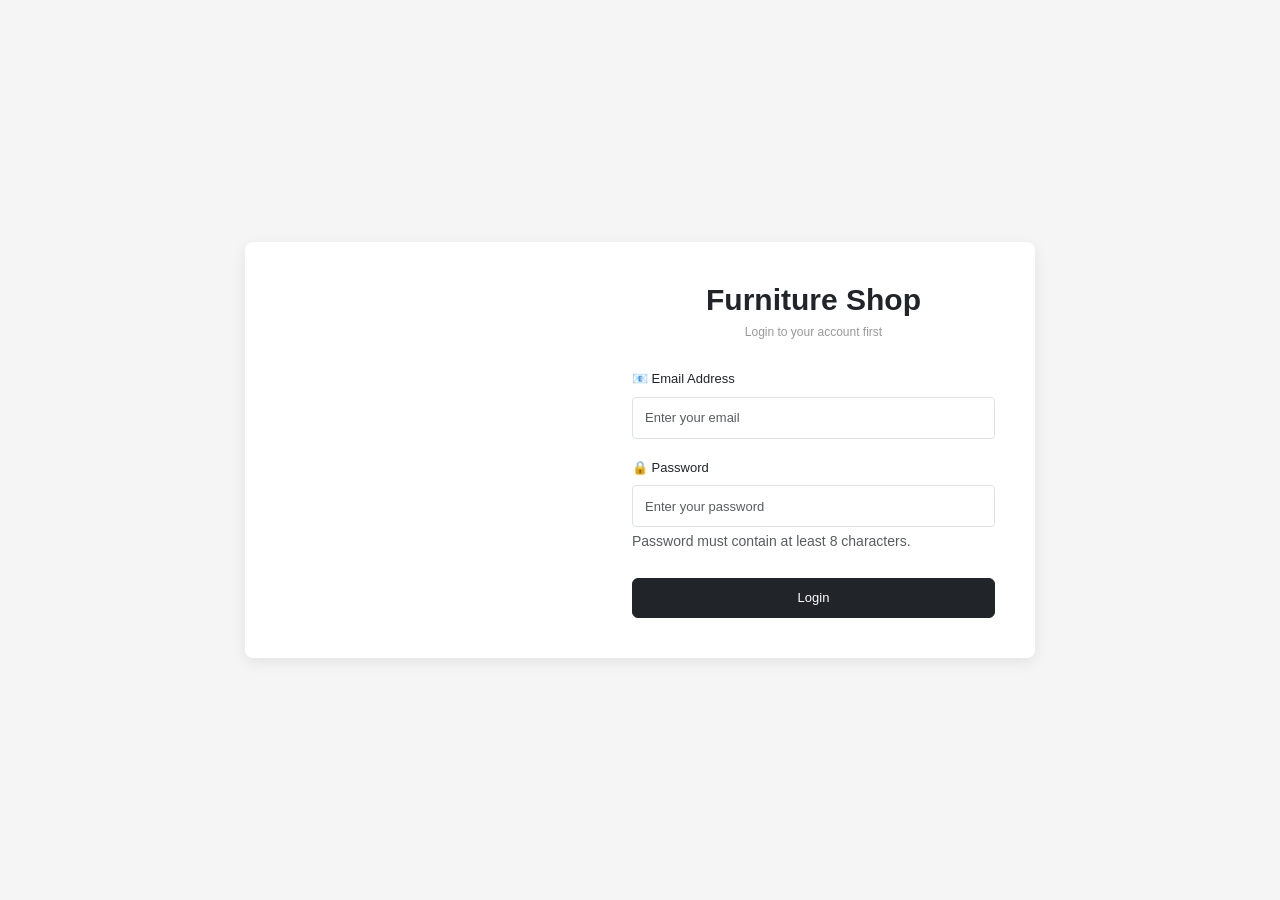
==== LatKuisWeb/login.html @ 568545f5 "add tugas ican sama latkuis" ====
<!DOCTYPE html>
<html lang="en">
<head>
    <meta charset="UTF-8">
    <meta name="viewport" content="width=device-width, initial-scale=1.0">

    <title>Furniture Shop - Login</title>

    <!-- Bootstrap CSS -->
    <link
        href="https://cdn.jsdelivr.net/npm/bootstrap@5.3.3/dist/css/bootstrap.min.css"
        rel="stylesheet"
    >

    <!-- CSS External -->
    <link rel="stylesheet" href="style.css">
</head>

<body class="login-page">

    <div class="login-container">

        <div class="login-card">

            <!-- Bagian Gambar -->
            <div class="login-image">

                <img
                    src="login_picture.png"
                    alt="Furniture Shop Illustration"
                    onerror="this.style.display='none';"
                >

            </div>


            <!-- Bagian Form Login -->
            <div class="login-form">

                <h1>Furniture Shop</h1>

                <p class="login-subtitle">
                    Login to your account first
                </p>


                <!-- Form Login -->
                <form
                    method="get"
                    action="home.html"
                >

                    <!-- Email -->
                    <div class="mb-3">

                        <label
                            for="email"
                            class="form-label"
                        >
                            📧 Email Address
                        </label>

                        <input
                            type="email"
                            class="form-control"
                            id="email"
                            name="email"
                            placeholder="Enter your email"
                            required
                        >

                    </div>


                    <!-- Password -->
                    <div class="mb-3">

                        <label
                            for="password"
                            class="form-label"
                        >
                            🔒 Password
                        </label>

                        <input
                            type="password"
                            class="form-control"
                            id="password"
                            name="password"
                            placeholder="Enter your password"
                            minlength="8"
                            required
                        >

                        <div class="form-text">
                            Password must contain at least 8 characters.
                        </div>

                    </div>


                    <!-- Login Button -->
                    <button
                        type="submit"
                        class="btn btn-dark login-button"
                    >
                        Login
                    </button>

                </form>

            </div>

        </div>

    </div>


    <!-- Bootstrap JS -->
    <script
        src="https://cdn.jsdelivr.net/npm/bootstrap@5.3.3/dist/js/bootstrap.bundle.min.js">
    </script>

</body>
</html>
---- LatKuisWeb/style.css ----
/* =========================================
   GENERAL
========================================= */

* {
    box-sizing: border-box;
}

body {
    margin: 0;
    font-family: Arial, Helvetica, sans-serif;
    transition: background-color 0.3s ease,
                color 0.3s ease;
}


/* =========================================
   LOGIN PAGE
========================================= */

.login-page {
    min-height: 100vh;

    display: flex;
    align-items: center;
    justify-content: center;

    background-color: #f5f5f5;
}


.login-container {
    width: 100%;
    max-width: 850px;

    padding: 30px;
}


.login-card {
    background-color: white;

    border-radius: 8px;

    padding: 40px;

    display: flex;
    align-items: center;

    gap: 50px;

    box-shadow: 0 4px 15px rgba(0, 0, 0, 0.08);
}


/* =========================================
   LOGIN IMAGE
========================================= */

.login-image {
    width: 45%;

    display: flex;
    justify-content: center;
    align-items: center;
}


.login-image img {
    width: 100%;
    max-width: 280px;

    height: auto;

    object-fit: contain;
}


/* =========================================
   LOGIN FORM
========================================= */

.login-form {
    width: 55%;
}


.login-form h1 {
    text-align: center;

    font-size: 30px;

    font-weight: 600;

    margin-bottom: 5px;
}


.login-subtitle {
    text-align: center;

    color: #999;

    font-size: 12px;

    margin-bottom: 25px;
}


.login-form .form-label {
    font-size: 13px;

    font-weight: 500;
}


.login-form .form-control {
    border-radius: 4px;

    height: 42px;

    font-size: 13px;
}


.login-button {
    width: 100%;

    height: 40px;

    font-size: 13px;

    margin-top: 10px;
}


/* =========================================
   HOME PAGE
========================================= */

#homeBody {
    min-height: 100vh;

    background-color: white;

    color: #212529;
}


/* =========================================
   NAVBAR
========================================= */

#mainNavbar {
    min-height: 55px;

    transition:
        background-color 0.3s ease,
        color 0.3s ease;
}


#mainNavbar .navbar-brand {
    font-size: 13px;

    color: #212529;
}


/* =========================================
   DASHBOARD
========================================= */

.dashboard {
    max-width: 850px;

    margin: 55px auto;

    text-align: center;
}


.dashboard h1 {
    font-size: 28px;

    font-weight: 600;

    margin-bottom: 8px;
}


.description {
    font-size: 11px;

    color: #777;

    margin-bottom: 30px;
}


/* =========================================
   TABLE
========================================= */

#salesTable {
    width: 100%;

    font-size: 11px;

    vertical-align: middle;

    transition:
        background-color 0.3s ease,
        color 0.3s ease;
}


#salesTable th {
    font-weight: 600;

    text-align: center;
}


#salesTable td {
    text-align: center;
}


#salesTable td:nth-child(2) {
    text-align: left;
}


/* =========================================
   DARK MODE
========================================= */

body.dark-mode {
    background-color: #000 !important;

    color: #fff !important;
}


/* Navbar */

body.dark-mode #mainNavbar {
    background-color: #212529 !important;

    border-color: #343a40 !important;
}


body.dark-mode #mainNavbar .navbar-brand {
    color: white !important;
}


/* Theme button */

body.dark-mode #themeButton {
    background-color: #212529;

    color: white;

    border-color: #555;
}


/* Logout */

body.dark-mode #logoutButton {
    background-color: #212529;

    color: white;

    border-color: #777;
}


/* Table */

body.dark-mode #salesTable {
    --bs-table-bg: #212529;

    --bs-table-color: white;

    --bs-table-border-color: #3a3f44;

    --bs-table-hover-bg: #2c3035;

    --bs-table-hover-color: white;

    background-color: #212529 !important;

    color: white !important;
}


body.dark-mode #salesTable thead {
    background-color: #212529;

    color: white;
}


body.dark-mode #salesTable tbody {
    background-color: #212529;

    color: white;
}


body.dark-mode #salesTable tbody tr {
    background-color: #212529;

    color: white;
}


body.dark-mode #salesTable tbody tr:hover {
    background-color: #343a40;

    color: white;
}


/* Description */

body.dark-mode .description {
    color: #bbb;
}


/* =========================================
   RESPONSIVE
========================================= */

@media (max-width: 768px) {

    .login-card {
        flex-direction: column;

        padding: 30px;

        gap: 20px;
    }


    .login-image {
        width: 100%;
    }


    .login-form {
        width: 100%;
    }


    .dashboard {
        margin: 35px auto;
    }


    .dashboard h1 {
        font-size: 24px;
    }


    #salesTable {
        font-size: 10px;
    }

}
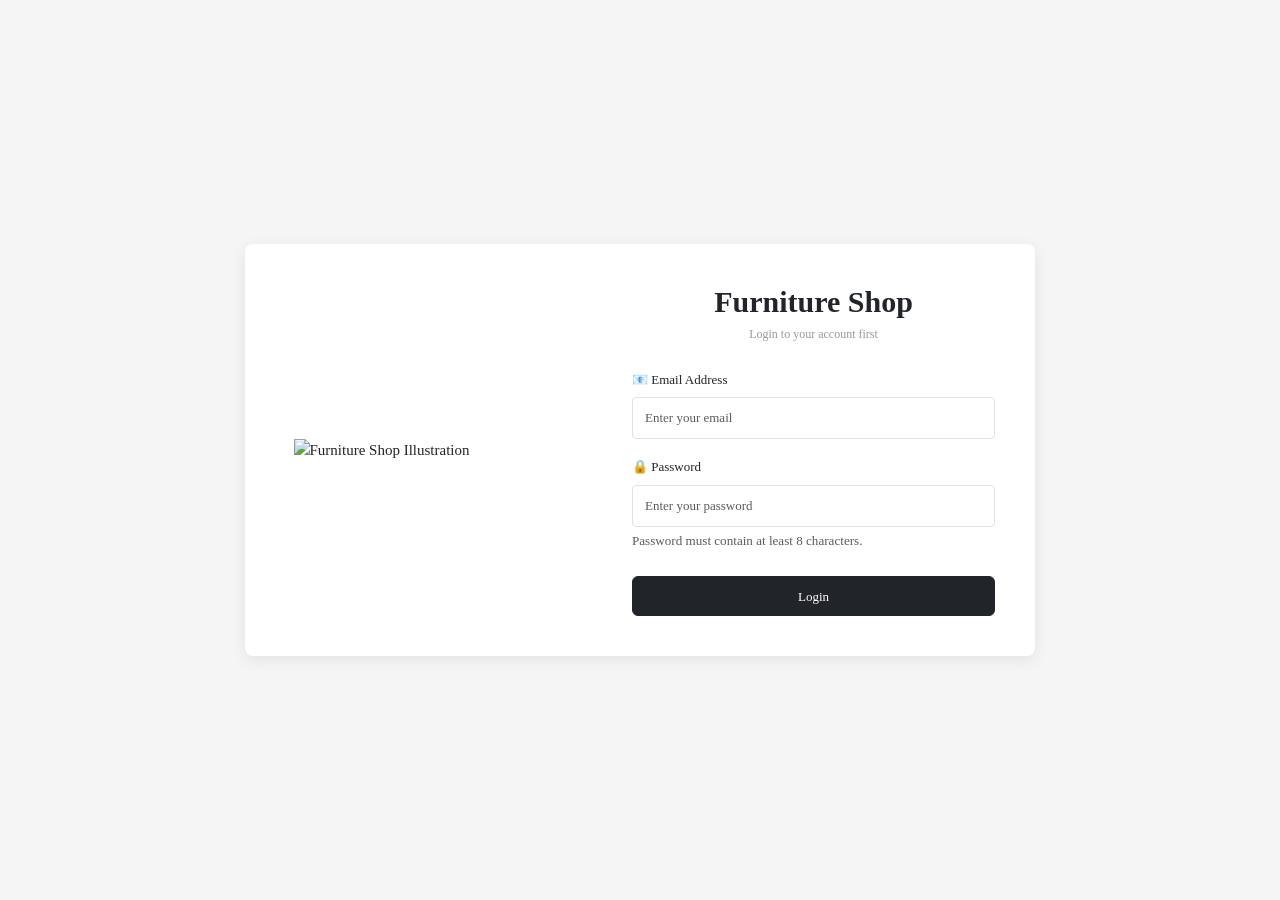
==== commit c8780fb7: "edit edit dikit ajah" ====
--- a/LatKuisWeb/login.html
+++ b/LatKuisWeb/login.html
@@ -5,32 +5,18 @@
     <meta name="viewport" content="width=device-width, initial-scale=1.0">
 
     <title>Furniture Shop - Login</title>
-
     <!-- Bootstrap CSS -->
-    <link
-        href="https://cdn.jsdelivr.net/npm/bootstrap@5.3.3/dist/css/bootstrap.min.css"
-        rel="stylesheet"
-    >
-
-    <!-- CSS External -->
+    <link href="https://cdn.jsdelivr.net/npm/bootstrap@5.3.3/dist/css/bootstrap.min.css" rel="stylesheet">
     <link rel="stylesheet" href="style.css">
 </head>
 
 <body class="login-page">
-
     <div class="login-container">
 
         <div class="login-card">
-
             <!-- Bagian Gambar -->
             <div class="login-image">
-
-                <img
-                    src="login_picture.png"
-                    alt="Furniture Shop Illustration"
-                    onerror="this.style.display='none';"
-                >
-
+                <img src="https://www.freeiconspng.com/thumbs/login-icon/user-login-icon-29.png" alt="Furniture Shop Illustration">
             </div>
 
 
@@ -38,81 +24,40 @@
             <div class="login-form">
 
                 <h1>Furniture Shop</h1>
-
-                <p class="login-subtitle">
-                    Login to your account first
-                </p>
+                <p class="login-subtitle">Login to your account first</p>
 
 
                 <!-- Form Login -->
-                <form
-                    method="get"
-                    action="home.html"
-                >
+                <form method="get" action="home.html">
 
-                    <!-- Email -->
                     <div class="mb-3">
-
-                        <label
-                            for="email"
-                            class="form-label"
-                        >
+                        <label for="email" class="form-label">
                             📧 Email Address
                         </label>
 
-                        <input
-                            type="email"
-                            class="form-control"
-                            id="email"
-                            name="email"
-                            placeholder="Enter your email"
-                            required
-                        >
-
+                        <input type="email" class="form-control" id="email" name="email" placeholder="Enter your email" required>
                     </div>
 
 
-                    <!-- Password -->
                     <div class="mb-3">
-
-                        <label
-                            for="password"
-                            class="form-label"
-                        >
+                        <label for="password" class="form-label">
                             🔒 Password
                         </label>
 
-                        <input
-                            type="password"
-                            class="form-control"
-                            id="password"
-                            name="password"
-                            placeholder="Enter your password"
-                            minlength="8"
-                            required
-                        >
+                        <input type="password" class="form-control" id="password" name="password" placeholder="Enter your password" minlength="8" required>
 
                         <div class="form-text">
                             Password must contain at least 8 characters.
                         </div>
-
                     </div>
 
 
-                    <!-- Login Button -->
-                    <button
-                        type="submit"
-                        class="btn btn-dark login-button"
-                    >
+                    <button type="submit" class="btn btn-dark login-button">
                         Login
                     </button>
-
                 </form>
-
             </div>
-
         </div>
-
     </div>
 
 
--- a/LatKuisWeb/style.css
+++ b/LatKuisWeb/style.css
@@ -1,7 +1,3 @@
-/* =========================================
-   GENERAL
-========================================= */
-
 * {
     box-sizing: border-box;
 }
@@ -9,134 +5,85 @@
 body {
     margin: 0;
     font-family: Arial, Helvetica, sans-serif;
-    transition: background-color 0.3s ease,
-                color 0.3s ease;
-}
-
-
-/* =========================================
-   LOGIN PAGE
-========================================= */
+    transition: background-color 0.3s ease, color 0.3s ease;
+}
 
 .login-page {
     min-height: 100vh;
-
     display: flex;
     align-items: center;
     justify-content: center;
-
     background-color: #f5f5f5;
-}
-
+    font-family:'Times New Roman', Times, serif;
+    font-size: 15px;
+}
 
 .login-container {
     width: 100%;
     max-width: 850px;
-
     padding: 30px;
 }
-
 
 .login-card {
     background-color: white;
-
     border-radius: 8px;
-
     padding: 40px;
-
     display: flex;
     align-items: center;
-
     gap: 50px;
-
     box-shadow: 0 4px 15px rgba(0, 0, 0, 0.08);
 }
-
-
-/* =========================================
-   LOGIN IMAGE
-========================================= */
 
 .login-image {
     width: 45%;
-
     display: flex;
     justify-content: center;
     align-items: center;
 }
 
-
 .login-image img {
     width: 100%;
     max-width: 280px;
-
     height: auto;
-
     object-fit: contain;
 }
-
-
-/* =========================================
-   LOGIN FORM
-========================================= */
 
 .login-form {
     width: 55%;
 }
 
-
 .login-form h1 {
     text-align: center;
-
     font-size: 30px;
-
     font-weight: 600;
-
     margin-bottom: 5px;
 }
 
 
 .login-subtitle {
     text-align: center;
-
     color: #999;
-
     font-size: 12px;
-
     margin-bottom: 25px;
 }
 
-
 .login-form .form-label {
     font-size: 13px;
-
     font-weight: 500;
 }
-
 
 .login-form .form-control {
     border-radius: 4px;
-
     height: 42px;
-
-    font-size: 13px;
-}
-
+    font-size: 13px;
+}
 
 .login-button {
     width: 100%;
-
     height: 40px;
-
-    font-size: 13px;
-
+    font-size: 13px;
     margin-top: 10px;
 }
-
-
-/* =========================================
-   HOME PAGE
-========================================= */
 
 #homeBody {
     min-height: 100vh;
@@ -146,78 +93,44 @@
     color: #212529;
 }
 
-
-/* =========================================
-   NAVBAR
-========================================= */
-
 #mainNavbar {
     min-height: 55px;
-
-    transition:
-        background-color 0.3s ease,
-        color 0.3s ease;
+    transition: background-color 0.3s ease, color 0.3s ease;
 }
 
 
 #mainNavbar .navbar-brand {
     font-size: 13px;
-
     color: #212529;
 }
-
-
-/* =========================================
-   DASHBOARD
-========================================= */
 
 .dashboard {
     max-width: 850px;
-
     margin: 55px auto;
-
-    text-align: center;
-}
-
+    text-align: center;
+}
 
 .dashboard h1 {
     font-size: 28px;
-
     font-weight: 600;
-
     margin-bottom: 8px;
 }
-
 
 .description {
     font-size: 11px;
-
     color: #777;
-
     margin-bottom: 30px;
 }
 
-
-/* =========================================
-   TABLE
-========================================= */
-
 #salesTable {
     width: 100%;
-
     font-size: 11px;
-
     vertical-align: middle;
-
-    transition:
-        background-color 0.3s ease,
-        color 0.3s ease;
-}
-
+    transition: background-color 0.3s ease, color 0.3s ease;
+}
 
 #salesTable th {
     font-weight: 600;
-
     text-align: center;
 }
 
@@ -231,145 +144,67 @@
     text-align: left;
 }
 
-
-/* =========================================
-   DARK MODE
-========================================= */
-
 body.dark-mode {
     background-color: #000 !important;
 
     color: #fff !important;
 }
 
-
 /* Navbar */
-
 body.dark-mode #mainNavbar {
     background-color: #212529 !important;
-
     border-color: #343a40 !important;
 }
-
 
 body.dark-mode #mainNavbar .navbar-brand {
     color: white !important;
 }
 
-
-/* Theme button */
-
 body.dark-mode #themeButton {
     background-color: #212529;
-
-    color: white;
-
+    color: white;
     border-color: #555;
 }
 
-
 /* Logout */
-
 body.dark-mode #logoutButton {
     background-color: #212529;
-
-    color: white;
-
+    color: white;
     border-color: #777;
 }
 
-
 /* Table */
-
 body.dark-mode #salesTable {
     --bs-table-bg: #212529;
-
     --bs-table-color: white;
-
     --bs-table-border-color: #3a3f44;
-
     --bs-table-hover-bg: #2c3035;
-
     --bs-table-hover-color: white;
-
     background-color: #212529 !important;
-
     color: white !important;
 }
 
-
 body.dark-mode #salesTable thead {
     background-color: #212529;
-
-    color: white;
-}
-
+    color: white;
+}
 
 body.dark-mode #salesTable tbody {
     background-color: #212529;
-
-    color: white;
-}
-
+    color: white;
+}
 
 body.dark-mode #salesTable tbody tr {
     background-color: #212529;
-
-    color: white;
-}
-
+    color: white;
+}
 
 body.dark-mode #salesTable tbody tr:hover {
     background-color: #343a40;
-
-    color: white;
-}
-
+    color: white;
+}
 
 /* Description */
-
 body.dark-mode .description {
     color: #bbb;
-}
-
-
-/* =========================================
-   RESPONSIVE
-========================================= */
-
-@media (max-width: 768px) {
-
-    .login-card {
-        flex-direction: column;
-
-        padding: 30px;
-
-        gap: 20px;
-    }
-
-
-    .login-image {
-        width: 100%;
-    }
-
-
-    .login-form {
-        width: 100%;
-    }
-
-
-    .dashboard {
-        margin: 35px auto;
-    }
-
-
-    .dashboard h1 {
-        font-size: 24px;
-    }
-
-
-    #salesTable {
-        font-size: 10px;
-    }
-
 }
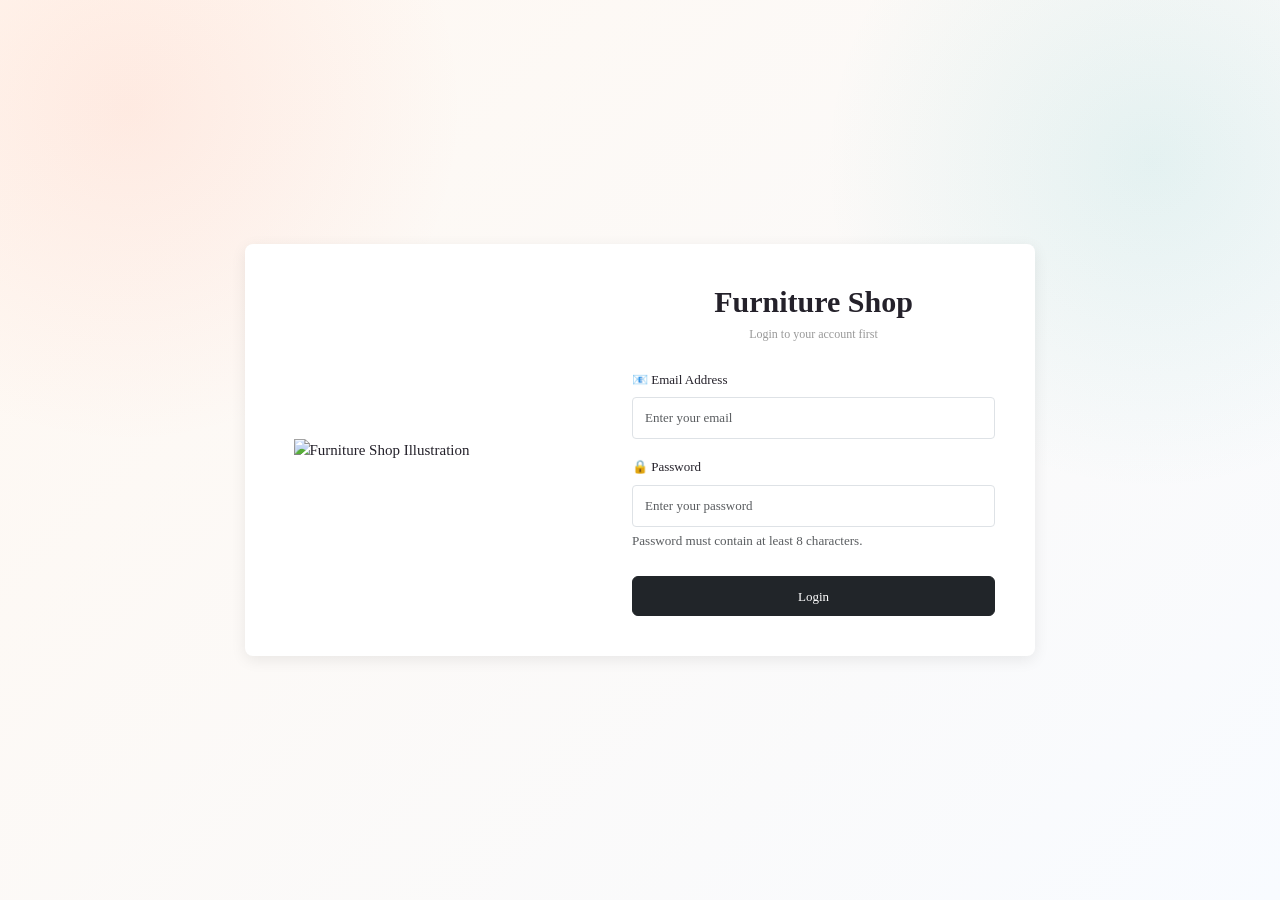
==== commit a4736edb: "edit bagian java" ====
--- a/LatKuisWeb/login.html
+++ b/LatKuisWeb/login.html
@@ -3,8 +3,8 @@
 <head>
     <meta charset="UTF-8">
     <meta name="viewport" content="width=device-width, initial-scale=1.0">
-
     <title>Furniture Shop - Login</title>
+    
     <!-- Bootstrap CSS -->
     <link href="https://cdn.jsdelivr.net/npm/bootstrap@5.3.3/dist/css/bootstrap.min.css" rel="stylesheet">
     <link rel="stylesheet" href="style.css">
@@ -19,13 +19,11 @@
                 <img src="https://www.freeiconspng.com/thumbs/login-icon/user-login-icon-29.png" alt="Furniture Shop Illustration">
             </div>
 
-
             <!-- Bagian Form Login -->
             <div class="login-form">
 
                 <h1>Furniture Shop</h1>
                 <p class="login-subtitle">Login to your account first</p>
-
 
                 <!-- Form Login -->
                 <form method="get" action="home.html">
@@ -37,7 +35,6 @@
 
                         <input type="email" class="form-control" id="email" name="email" placeholder="Enter your email" required>
                     </div>
-
 
                     <div class="mb-3">
                         <label for="password" class="form-label">
@@ -51,7 +48,6 @@
                         </div>
                     </div>
 
-
                     <button type="submit" class="btn btn-dark login-button">
                         Login
                     </button>
@@ -59,12 +55,8 @@
             </div>
         </div>
     </div>
-
-
-    <!-- Bootstrap JS -->
-    <script
-        src="https://cdn.jsdelivr.net/npm/bootstrap@5.3.3/dist/js/bootstrap.bundle.min.js">
-    </script>
-
+    <script src="https://cdn.jsdelivr.net/npm/animejs@3.2.2/lib/anime.min.js"></script>
+    <script src="script.js"></script>
+    <script src="https://cdn.jsdelivr.net/npm/bootstrap@5.3.3/dist/js/bootstrap.bundle.min.js"> </script>
 </body>
 </html>
--- a/LatKuisWeb/style.css
+++ b/LatKuisWeb/style.css
@@ -1,11 +1,37 @@
 * {
     box-sizing: border-box;
+}
+
+:root {
+    --page-bg: #fff8f1;
+    --page-bg-2: #f8fbff;
+    --surface: rgba(255, 255, 255, 0.94);
+    --surface-soft: #fff3e6;
+    --text: #24212a;
+    --muted: #766f80;
+    --border: #eadfd4;
+    --accent: #ff6b4a;
+    --accent-dark: #db4d30;
+    --accent-2: #1ba6a6;
+    --accent-3: #f2b84b;
+    --shadow: 0 20px 55px rgba(111, 77, 46, 0.12);
+     --row-hover: transparent;
+}
+
+*::selection {
+    background: #ffd9cb;
+    color: #51251c;
 }
 
 body {
     margin: 0;
     font-family: Arial, Helvetica, sans-serif;
-    transition: background-color 0.3s ease, color 0.3s ease;
+    background:
+        radial-gradient(circle at 10% 12%, rgba(255, 107, 74, 0.10), transparent 24%),
+        radial-gradient(circle at 90% 18%, rgba(27, 166, 166, 0.10), transparent 24%),
+        linear-gradient(135deg, var(--page-bg), var(--page-bg-2));
+    color: var(--text);
+    transition: background-color 0.35s ease, color 0.35s ease;
 }
 
 .login-page {
@@ -14,7 +40,7 @@
     align-items: center;
     justify-content: center;
     background-color: #f5f5f5;
-    font-family:'Times New Roman', Times, serif;
+    font-family: 'Times New Roman', Times, serif;
     font-size: 15px;
 }
 
@@ -59,7 +85,6 @@
     margin-bottom: 5px;
 }
 
-
 .login-subtitle {
     text-align: center;
     color: #999;
@@ -85,126 +110,402 @@
     margin-top: 10px;
 }
 
+/* DASHBOARD */
 #homeBody {
     min-height: 100vh;
-
-    background-color: white;
-
-    color: #212529;
 }
 
 #mainNavbar {
-    min-height: 55px;
-    transition: background-color 0.3s ease, color 0.3s ease;
-}
-
+    position: relative;
+    min-height: 68px;
+    background: rgba(255, 255, 255, 0.78);
+    border-color: rgba(234, 223, 212, 0.9) !important;
+    backdrop-filter: blur(12px);
+    box-shadow: 0 5px 22px rgba(91, 59, 38, 0.07);
+    transition: background-color 0.35s ease, border-color 0.35s ease, box-shadow 0.35s ease;
+}
+
+#mainNavbar::after {
+    content: "";
+    position: absolute;
+    left: 0;
+    right: 0;
+    bottom: -1px;
+    height: 3px;
+    background: linear-gradient(90deg, var(--accent), var(--accent-3), var(--accent-2));
+}
+
+.navbar-inner {
+    padding: 0.72rem 1.25rem;
+}
 
 #mainNavbar .navbar-brand {
-    font-size: 13px;
-    color: #212529;
+    color: var(--text);
+    font-size: 0.98rem;
+    letter-spacing: -0.015em;
+    transition: color 0.2s ease, transform 0.2s ease;
+}
+
+#mainNavbar .navbar-brand::before {
+    content: "";
+    display: inline-block;
+    width: 9px;
+    height: 9px;
+    margin-right: 9px;
+    border-radius: 50%;
+    vertical-align: 1px;
+    background: linear-gradient(135deg, var(--accent), var(--accent-3));
+    box-shadow: 0 0 0 4px rgba(255, 107, 74, 0.10);
+}
+
+#mainNavbar .navbar-brand:hover {
+    color: var(--accent-dark);
+    transform: translateY(-1px);
+}
+
+#themeButton, #logoutButton {
+    min-height: 37px;
+    padding: 0.45rem 0.85rem;
+    border-radius: 999px;
+    font-size: 0.73rem;
+    font-weight: 700;
+    transition: transform 0.2s ease, box-shadow 0.2s ease, background-color 0.25s ease, color 0.25s ease, border-color 0.25s ease;
+}
+
+#themeButton {
+    background: rgba(255, 255, 255, 0.75);
+    color: #645d68;
+    border: 1px solid #dfd5cb;
+}
+
+#themeButton:hover {
+    background: #ffffff;
+    color: var(--accent-dark);
+    border-color: #ffb09b;
+    box-shadow: 0 8px 18px rgba(255, 107, 74, 0.13);
+    transform: translateY(-1px);
+}
+
+#logoutButton {
+    background: linear-gradient(135deg, #ff6b4a, #f25539);
+    color: #ffffff;
+    border: 1px solid #ff6b4a;
+    box-shadow: 0 7px 18px rgba(255, 107, 74, 0.20);
+}
+
+#logoutButton:hover {
+    background: linear-gradient(135deg, #f85c3d, #dc472d);
+    border-color: #f85c3d;
+    box-shadow: 0 10px 22px rgba(255, 107, 74, 0.27);
+    transform: translateY(-1px);
+}
+
+#themeButton:focus-visible,
+#logoutButton:focus-visible {
+    outline: 3px solid rgba(27, 166, 166, 0.25);
+    outline-offset: 3px;
+}
+
+.dashboard-container {
+    max-width: 1120px;
 }
 
 .dashboard {
-    max-width: 850px;
-    margin: 55px auto;
+    position: relative;
+    max-width: 1020px;
+    margin: 0 auto;
+    padding: 74px 0 86px;
     text-align: center;
 }
 
+.dashboard-heading {
+    position: relative;
+    z-index: 2;
+    margin-bottom: 34px;
+}
+
+.eyebrow {
+    display: inline-block;
+    margin-bottom: 11px;
+    padding: 7px 12px;
+    border: 1px solid #ffd1c3;
+    border-radius: 999px;
+    background: rgba(255, 255, 255, 0.68);
+    color: var(--accent-dark);
+    font-size: 0.65rem;
+    font-weight: 800;
+    letter-spacing: 0.14em;
+    box-shadow: 0 6px 18px rgba(255, 107, 74, 0.08);
+}
+
 .dashboard h1 {
-    font-size: 28px;
-    font-weight: 600;
-    margin-bottom: 8px;
+    margin: 0;
+    font-size: clamp(2.1rem, 5vw, 3rem);
+    line-height: 1.08;
+    font-weight: 800;
+    letter-spacing: -0.045em;
+    background: linear-gradient(90deg, #ff5f3f 0%, #e64eaa 42%, #1a9898 100%);
+    -webkit-background-clip: text;
+    background-clip: text;
+    color: transparent;
 }
 
 .description {
-    font-size: 11px;
-    color: #777;
-    margin-bottom: 30px;
+    max-width: 570px;
+    margin: 13px auto 0;
+    font-size: 0.91rem;
+    line-height: 1.65;
+    color: var(--muted);
+}
+
+.accent-orb {
+    position: absolute;
+    z-index: 0;
+    border-radius: 50%;
+    filter: blur(1px);
+    pointer-events: none;
+}
+
+.accent-orb-one {
+    top: 40px;
+    left: 5%;
+    width: 82px;
+    height: 82px;
+    background: rgba(255, 107, 74, 0.10);
+}
+
+.accent-orb-two {
+    top: 210px;
+    right: 3%;
+    width: 108px;
+    height: 108px;
+    background: rgba(27, 166, 166, 0.10);
+}
+
+.table-card {
+    position: relative;
+    z-index: 2;
+    overflow: hidden;
+    text-align: left;
+    background: var(--surface);
+    border: 1px solid rgba(234, 223, 212, 0.95);
+    border-radius: 20px;
+    box-shadow: var(--shadow);
+}
+
+.table-card::before {
+    content: "";
+    display: block;
+    height: 5px;
+    background: linear-gradient(90deg, var(--accent), #eb6ab2, var(--accent-2));
+}
+
+.table-card-header {
+    display: flex;
+    align-items: center;
+    justify-content: space-between;
+    gap: 16px;
+    padding: 22px 24px 19px;
+    border-bottom: 1px solid var(--border);
+}
+
+.report-label {
+    display: inline-block;
+    margin-bottom: 6px;
+    color: var(--accent-2);
+    font-size: 0.62rem;
+    font-weight: 800;
+    letter-spacing: 0.15em;
+}
+
+.table-title {
+    margin: 0;
+    font-size: 1rem;
+    font-weight: 800;
+    color: var(--text);
+}
+
+.table-caption {
+    margin: 5px 0 0;
+    font-size: 0.72rem;
+    color: var(--muted);
+}
+
+.report-dot {
+    flex: 0 0 auto;
+    width: 12px;
+    height: 12px;
+    border-radius: 50%;
+    background: var(--accent-3);
+    box-shadow: 0 0 0 6px rgba(242, 184, 75, 0.12);
 }
 
 #salesTable {
     width: 100%;
-    font-size: 11px;
+    margin: 0;
+    font-size: 0.78rem;
     vertical-align: middle;
-    transition: background-color 0.3s ease, color 0.3s ease;
-}
-
-#salesTable th {
-    font-weight: 600;
+    color: var(--text);
+    --bs-table-bg: transparent;
+    --bs-table-color: var(--text);
+    --bs-table-border-color: var(--border);
+    transition: color 0.3s ease, background-color 0.3s ease;
+}
+
+#salesTable thead th {
+    padding: 14px 18px;
+    background: linear-gradient(180deg, var(--surface-soft), #fff8f1);
+    color: #756b76;
+    border-bottom-width: 1px;
+    font-size: 0.66rem;
+    font-weight: 800;
+    letter-spacing: 0.05em;
+    text-transform: uppercase;
+    white-space: nowrap;
+}
+
+#salesTable tbody td {
+    padding: 17px 18px;
+    border-color: var(--border);
+}
+
+#salesTable tbody tr {
+    transition: transform 0.22s ease;
+}
+
+#salesTable tbody tr:hover {
+    background: transparent;
+    transform: translateX(2px);
+}
+
+#salesTable th:first-child,
+#salesTable td:first-child {
+    width: 58px;
     text-align: center;
 }
 
-
-#salesTable td {
+#salesTable td:first-child {
+    color: var(--accent-dark);
+    font-weight: 800;
+}
+
+#salesTable th:not(:nth-child(2)),
+#salesTable td:not(:nth-child(2)) {
     text-align: center;
 }
 
-
 #salesTable td:nth-child(2) {
+    min-width: 280px;
     text-align: left;
-}
-
+    font-weight: 700;
+    color: var(--text);
+}
+
+#salesTable td:nth-child(3) {
+    color: var(--accent-dark);
+    font-variant-numeric: tabular-nums;
+    font-weight: 800;
+}
+
+#salesTable td:nth-child(4) {
+    color: var(--accent-2);
+    font-variant-numeric: tabular-nums;
+    font-weight: 800;
+}
+
+#salesTable td:nth-child(5) {
+    color: #b47712;
+    font-variant-numeric: tabular-nums;
+    font-weight: 800;
+}
+
+/* DARK MODE */
 body.dark-mode {
-    background-color: #000 !important;
-
-    color: #fff !important;
-}
-
-/* Navbar */
+    --page-bg: #15131b;
+    --page-bg-2: #10191b;
+    --surface: rgba(28, 25, 34, 0.96);
+    --surface-soft: #28222d;
+    --text: #f6f2f3;
+    --muted: #b7adb9;
+    --border: #3a3340;
+    --accent: #ff7859;
+    --accent-dark: #ff967e;
+    --accent-2: #47c7c3;
+    --accent-3: #f6c45b;
+    --shadow: 0 24px 60px rgba(0, 0, 0, 0.32);
+    --row-hover: transparent;
+    background:
+        radial-gradient(circle at 10% 12%, rgba(255, 107, 74, 0.09), transparent 25%),
+        radial-gradient(circle at 88% 15%, rgba(27, 166, 166, 0.09), transparent 24%),
+        linear-gradient(135deg, var(--page-bg), var(--page-bg-2)) !important;
+    color: var(--text) !important;
+}
+
 body.dark-mode #mainNavbar {
-    background-color: #212529 !important;
-    border-color: #343a40 !important;
+    background: rgba(28, 25, 34, 0.82) !important;
+    border-color: #3a3340 !important;
+    box-shadow: 0 5px 24px rgba(0, 0, 0, 0.18);
 }
 
 body.dark-mode #mainNavbar .navbar-brand {
-    color: white !important;
+    color: var(--text) !important;
+}
+
+body.dark-mode #mainNavbar .navbar-brand:hover {
+    color: var(--accent-dark) !important;
 }
 
 body.dark-mode #themeButton {
-    background-color: #212529;
-    color: white;
-    border-color: #555;
-}
-
-/* Logout */
+    background: rgba(255, 255, 255, 0.03);
+    color: var(--text);
+    border-color: #554b5a;
+}
+
+body.dark-mode #themeButton:hover {
+    background: #312a36;
+    color: var(--accent-dark);
+    border-color: #705d69;
+}
+
 body.dark-mode #logoutButton {
-    background-color: #212529;
-    color: white;
-    border-color: #777;
-}
-
-/* Table */
-body.dark-mode #salesTable {
-    --bs-table-bg: #212529;
-    --bs-table-color: white;
-    --bs-table-border-color: #3a3f44;
-    --bs-table-hover-bg: #2c3035;
-    --bs-table-hover-color: white;
-    background-color: #212529 !important;
-    color: white !important;
-}
-
-body.dark-mode #salesTable thead {
-    background-color: #212529;
-    color: white;
-}
-
-body.dark-mode #salesTable tbody {
-    background-color: #212529;
-    color: white;
-}
-
-body.dark-mode #salesTable tbody tr {
-    background-color: #212529;
-    color: white;
+    box-shadow: 0 8px 22px rgba(255, 120, 89, 0.18);
+}
+
+body.dark-mode .eyebrow {
+    background: rgba(255, 255, 255, 0.03);
+    border-color: #5a4143;
+    color: #ff9e88;
+}
+
+body.dark-mode .description,
+body.dark-mode .table-caption {
+    color: var(--muted);
+}
+
+body.dark-mode #salesTable thead th {
+    background: linear-gradient(180deg, #2c2631, #28222d);
+    color: #c9bec9;
 }
 
 body.dark-mode #salesTable tbody tr:hover {
-    background-color: #343a40;
-    color: white;
-}
-
-/* Description */
-body.dark-mode .description {
-    color: #bbb;
+    background: transparent;
+}
+
+body.dark-mode #salesTable.table-hover > tbody > tr:hover > * {
+    --bs-table-bg-state: transparent;
+    --bs-table-color-state: inherit;
+    background-color: transparent !important;
+    box-shadow: none !important;
+}
+
+body.dark-mode #salesTable td:nth-child(3) {
+    color: #ff9e88;
+}
+
+body.dark-mode #salesTable td:nth-child(4) {
+    color: #64ddd8;
+}
+
+body.dark-mode #salesTable td:nth-child(5) {
+    color: #f7cd72;
 }
